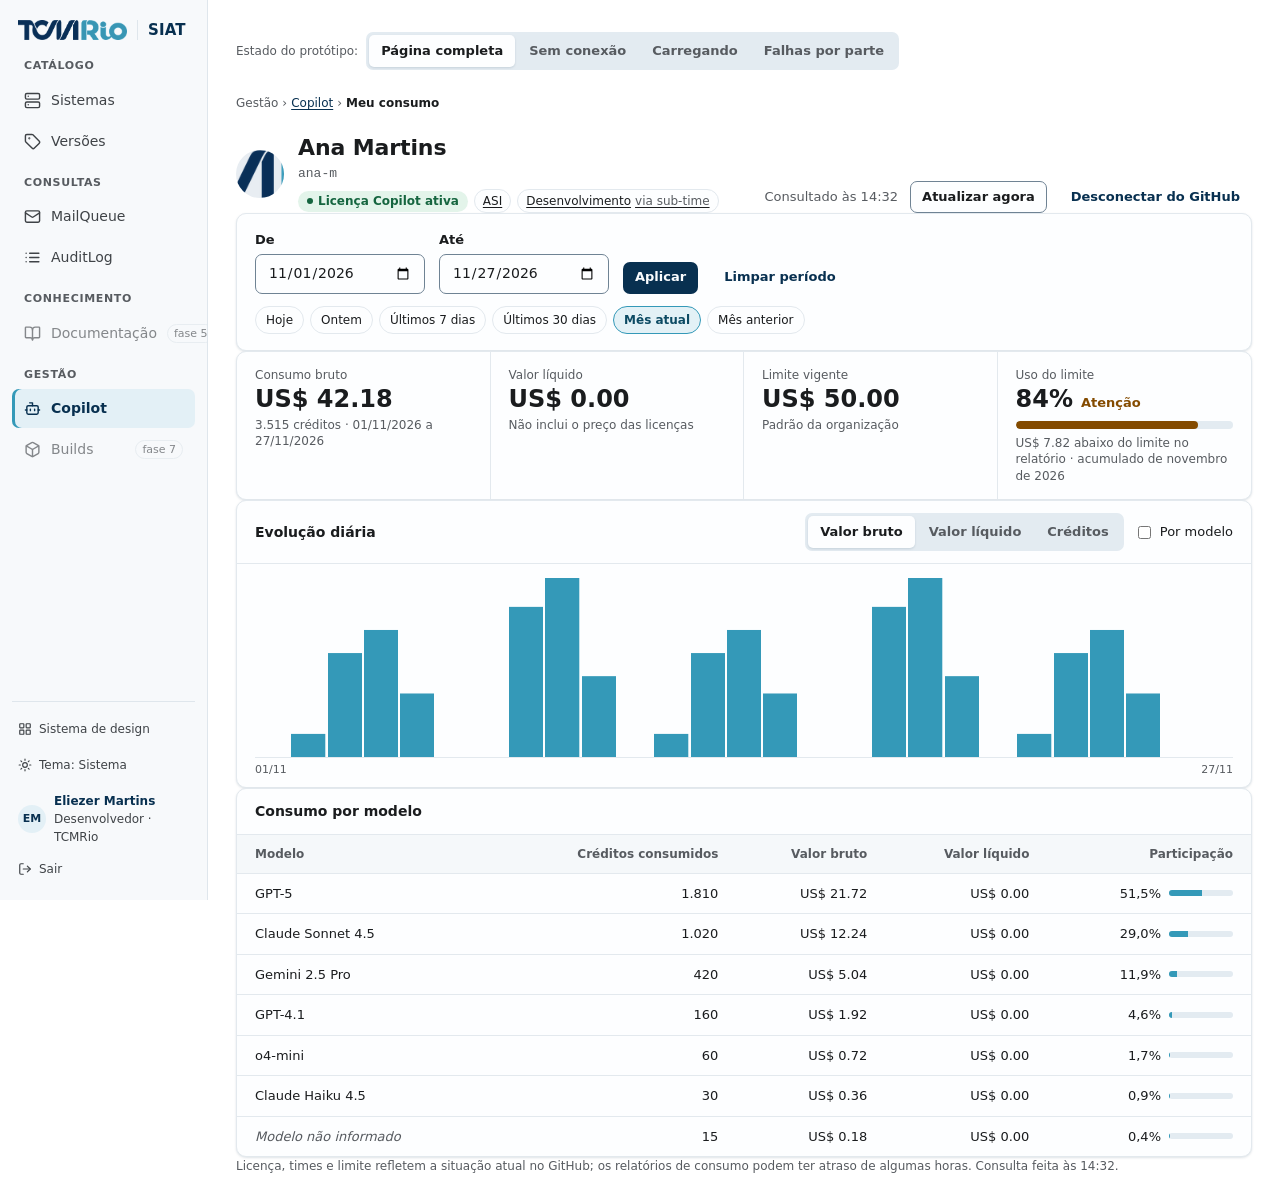
==== design/copilot.html @ 209bbbf7 "feat: Gestão › Copilot, meu consumo do Copilot (005) Página copilot/pessoas/{login} com o consumo de" ====
<!doctype html>
<html lang="pt-BR">
<head>
<meta charset="utf-8">
<meta name="viewport" content="width=device-width, initial-scale=1">
<title>Meu consumo · Copilot · SIAT</title>
<script>(function(){var t='system';try{t=localStorage.getItem('siat-tema')||t}catch(e){}document.documentElement.dataset.theme=t==='dark'||(t==='system'&&matchMedia('(prefers-color-scheme: dark)').matches)?'dark':'light'})()</script>
<link rel="stylesheet" href="siat.css">
<style>
  /* Contrato visual da Gestão › Copilot › Meu consumo (specs/005-copilot-meu-consumo, contracts/rotas-ui.md), a partir
     do user-detail.tsx e do usage-evolution.tsx do gestao-copilot. Os estilos abaixo vão iguais para o siat.css. */
  .trilha ol { display: flex; flex-wrap: wrap; gap: 4px; list-style: none; padding: 0; margin: 0 0 6px; font-size: 12px; color: var(--color-muted); }
  .trilha li + li::before { content: "›"; margin-right: 4px; }
  .trilha a { color: var(--color-brand); }
  .trilha [aria-current="page"] { color: var(--color-ink); font-weight: 600; }
  .avisos { display: flex; flex-direction: column; gap: 8px; }
  .nota { font-size: 12px; color: var(--color-muted); }

  /* Pessoa: foto, nome e etiquetas (licença e times). */
  .pessoa { display: flex; align-items: center; gap: 14px; }
  .pessoa-foto { width: 48px; height: 48px; border-radius: 50%; flex: none; background: var(--color-neutral-soft); object-fit: cover; }
  .pessoa-foto.sem-foto { display: grid; place-items: center; color: var(--color-muted); font-weight: 600; }
  .pessoa .login { font-family: var(--font-mono); font-size: 13px; color: var(--color-muted); }
  .etiquetas { display: flex; flex-wrap: wrap; align-items: center; gap: 6px; margin-top: 6px; }
  .etiquetas .time { display: inline-flex; align-items: center; gap: 4px; padding: 2px 8px; border: 1px solid var(--color-line); border-radius: 999px; font-size: 12px; color: var(--color-ink); background: var(--color-surface); }
  .etiquetas .time:hover { background: var(--color-soft); }
  .etiquetas .time .via { color: var(--color-muted); }

  /* Filtro de período: datas, atalhos, Aplicar e Limpar período. */
  .filtro-periodo .campo { flex: 0 1 170px; }
  .filtro-periodo .atalhos { display: flex; flex-wrap: wrap; gap: 6px; flex-basis: 100%; }
  .filtro-periodo .atalhos button { min-height: 28px; padding: 0 10px; border: 1px solid var(--color-line); border-radius: 999px; background: var(--color-surface); color: var(--color-ink); font-size: 12px; }
  .filtro-periodo .atalhos button:hover { background: var(--color-soft); }
  .filtro-periodo .atalhos button[aria-pressed="true"] { border-color: var(--color-accent); background: var(--color-accent-soft); color: var(--color-accent-ink); font-weight: 600; }
  .filtro-periodo .erro-periodo { flex-basis: 100%; margin: 0; font-size: 13px; color: var(--color-bad); }
  .filtro-periodo input[aria-invalid="true"] { border-color: var(--color-bad); }

  /* Resumo numérico: a faixa .resumo, com valor, detalhe e a barra de uso. */
  .resumo dd .detalhe { display: block; margin-top: 2px; font-size: 12px; font-weight: 400; color: var(--color-muted); line-height: 1.4; }
  .resumo dd.indisponivel { font-size: 15px; color: var(--color-muted); }

  /* Barra de uso: faixa em texto e barra; nunca só cor. */
  .barra-uso { display: flex; flex-direction: column; gap: 6px; font-size: 13px; font-weight: 400; }
  .barra-uso .linha { display: flex; align-items: baseline; gap: 8px; }
  .barra-uso .percentual { font-size: 24px; font-weight: 600; font-variant-numeric: tabular-nums; }
  .barra-uso .trilho { height: 8px; border-radius: 999px; background: var(--color-track); overflow: hidden; }
  .barra-uso .preenchido { height: 100%; border-radius: inherit; background: var(--color-ok); }
  .barra-uso[data-faixa="atencao"] .preenchido { background: var(--color-warn); }
  .barra-uso[data-faixa="atingido"] .preenchido { background: var(--color-bad); }
  .barra-uso[data-faixa="atencao"] .faixa { color: var(--color-warn); font-weight: 600; }
  .barra-uso[data-faixa="atingido"] .faixa, .barra-uso[data-faixa="limite-zero"] .faixa { color: var(--color-bad); font-weight: 600; }
  .barra-uso .faixa { color: var(--color-ok); }
  .barra-uso[data-faixa="indisponivel"] .faixa { color: var(--color-muted); }
  .barra-uso .nota { line-height: 1.4; }

  /* Evolução diária: colunas por dia em SVG; cada dia é um botão. */
  .evolucao > header { display: flex; flex-wrap: wrap; align-items: center; gap: 10px 14px; padding: 12px 18px; }
  .evolucao > header h2 { font-size: 14px; font-weight: 600; margin: 0; }
  .evolucao > header .empurra { margin-left: auto; display: flex; flex-wrap: wrap; align-items: center; gap: 10px; }
  .evolucao .grafico { padding: 14px 18px 8px; }
  .evolucao .colunas { display: flex; align-items: flex-end; gap: 2px; height: 180px; border-bottom: 1px solid var(--color-line); }
  .evolucao .dia { flex: 1 1 0; min-width: 4px; height: 100%; display: flex; align-items: flex-end; padding: 0; border: 0; border-radius: 3px 3px 0 0; background: none; cursor: pointer; }
  .evolucao .dia:hover, .evolucao .dia:focus-visible { background: var(--color-soft); }
  .evolucao .dia svg { display: block; width: 100%; height: 100%; }
  .evolucao .dia rect { fill: var(--color-accent); }
  .evolucao .eixo { display: flex; justify-content: space-between; padding-top: 4px; font-size: 11px; color: var(--color-muted); font-variant-numeric: tabular-nums; }
  .evolucao .legenda-modelos { display: flex; flex-wrap: wrap; gap: 6px 14px; padding: 8px 18px 12px; font-size: 12px; color: var(--color-muted); }
  .evolucao .legenda-modelos span { display: inline-flex; align-items: center; gap: 6px; }
  .evolucao .marca { width: 10px; height: 10px; border-radius: 2px; flex: none; }
  .serie-1 { fill: var(--color-accent); background: var(--color-accent); }
  .serie-2 { fill: var(--color-env-dsv); background: var(--color-env-dsv); }
  .serie-3 { fill: var(--color-env-hml); background: var(--color-env-hml); }
  .serie-4 { fill: var(--color-ok); background: var(--color-ok); }
  .serie-5 { fill: var(--color-env-prd); background: var(--color-env-prd); }
  .serie-outros { fill: var(--color-env-cont); background: var(--color-env-cont); }
  .alternar { display: inline-flex; align-items: center; gap: 6px; font-size: 13px; }

  /* Tabela de modelos. */
  .tabela-modelos td.num, .tabela-modelos th.num { text-align: right; }
  .tabela-modelos .sem-modelo { color: var(--color-muted); font-style: italic; }
  .participacao { display: inline-flex; align-items: center; gap: 8px; justify-content: flex-end; }
  .participacao .trilho { width: 64px; height: 6px; border-radius: 999px; background: var(--color-track); overflow: hidden; }
  .participacao .preenchido { height: 100%; background: var(--color-accent); }

  /* Explicação de conexão (sem conta conectada). */
  .conectar { max-width: 640px; padding: 28px; }
  .conectar h2 { font-size: 18px; margin: 0 0 8px; }
  .conectar p { color: var(--color-muted); margin: 0 0 16px; max-width: 60ch; }

  .demo { display: flex; flex-wrap: wrap; gap: 8px; align-items: center; font-size: 12px; color: var(--color-muted); padding: 8px 0; }
</style>
</head>
<body data-pagina="copilot">
<a class="pular" href="#conteudo">Ir para o conteúdo</a>
<div class="app">
  <main class="conteudo" id="conteudo" tabindex="-1">
    <div class="demo" role="group" aria-label="Estado do protótipo">
      Estado do protótipo:
      <span class="segmentado">
        <button type="button" data-estado="completa" aria-pressed="true">Página completa</button>
        <button type="button" data-estado="sem-conexao" aria-pressed="false">Sem conexão</button>
        <button type="button" data-estado="carregando" aria-pressed="false">Carregando</button>
        <button type="button" data-estado="falhas" aria-pressed="false">Falhas por parte</button>
      </span>
    </div>

    <nav class="trilha" aria-label="Trilha de navegação">
      <ol>
        <li>Gestão</li>
        <li><a href="copilot.html">Copilot</a></li>
        <li><span aria-current="page">Meu consumo</span></li>
      </ol>
    </nav>

    <!-- Sem conexão -->
    <section id="sem-conexao" hidden>
      <header class="cabecalho"><div><h1>Copilot</h1><p class="sub">Seu consumo de AI Credits do Copilot.</p></div></header>
      <div class="painel conectar">
        <h2>Conecte sua conta do GitHub</h2>
        <p>
          O SIAT precisa saber qual é a sua conta no GitHub para mostrar o seu consumo. A conexão pede só a
          identificação da conta e fica neste navegador por 30 dias.
        </p>
        <a class="botao" href="#">Conectar ao GitHub</a>
      </div>
    </section>

    <!-- Página completa -->
    <section id="completa">
      <header class="cabecalho">
        <div class="pessoa">
          <img class="pessoa-foto" src="img/tcmrio-sigla.png" alt="">
          <div>
            <h1>Ana Martins</h1>
            <span class="login">ana-m</span>
            <div class="etiquetas">
              <span class="pilula ok">Licença Copilot ativa</span>
              <a class="time" href="#" target="_blank" rel="noopener noreferrer">ASI<span class="so-leitor"> (abre em nova aba)</span></a>
              <a class="time" href="#" target="_blank" rel="noopener noreferrer">Desenvolvimento <span class="via">via sub-time</span><span class="so-leitor"> (abre em nova aba)</span></a>
            </div>
          </div>
        </div>
        <div class="cabecalho-acoes">
          <span class="status" role="status">Consultado às 14:32</span>
          <button type="button" class="botao secundario pequeno">Atualizar agora</button>
          <a class="botao discreto pequeno" href="#">Desconectar do GitHub</a>
        </div>
      </header>

      <form class="painel filtros filtro-periodo" aria-label="Período">
        <label class="campo">De <input type="date" min="2024-12-01" max="2026-11-27" value="2026-11-01" aria-describedby="erro-periodo"></label>
        <label class="campo">Até <input type="date" min="2024-12-01" max="2026-11-27" value="2026-11-27" aria-describedby="erro-periodo"></label>
        <button type="submit" class="botao pequeno">Aplicar</button>
        <button type="button" class="botao discreto pequeno">Limpar período</button>
        <div class="atalhos" role="group" aria-label="Atalhos de período">
          <button type="button" aria-pressed="false">Hoje</button>
          <button type="button" aria-pressed="false">Ontem</button>
          <button type="button" aria-pressed="false">Últimos 7 dias</button>
          <button type="button" aria-pressed="false">Últimos 30 dias</button>
          <button type="button" aria-pressed="true">Mês atual</button>
          <button type="button" aria-pressed="false">Mês anterior</button>
        </div>
      </form>

      <div class="avisos" id="avisos"></div>

      <div id="carregando" class="painel" hidden>
        <div class="progresso" aria-hidden="true"></div>
        <div class="barra" aria-live="polite">
          <span class="status" role="status">Lendo 12 de 27 dias</span>
          <span class="status num">3,4 s</span>
          <span class="empurra"><button type="button" class="botao secundario pequeno">Cancelar</button></span>
        </div>
      </div>

      <dl class="resumo" id="resumo">
        <div><dt>Consumo bruto</dt><dd class="num">US$ 42.18<span class="detalhe">3.515 créditos · 01/11/2026 a 27/11/2026</span></dd></div>
        <div><dt>Valor líquido</dt><dd class="num">US$ 0.00<span class="detalhe">Não inclui o preço das licenças</span></dd></div>
        <div><dt>Limite vigente</dt><dd class="num">US$ 50.00<span class="detalhe">Padrão da organização</span></dd></div>
        <div>
          <dt>Uso do limite</dt>
          <dd>
            <div class="barra-uso" data-faixa="atencao">
              <div class="linha"><span class="percentual">84%</span><span class="faixa">Atenção</span></div>
              <div class="trilho" aria-hidden="true"><div class="preenchido" style="width:84%"></div></div>
              <span class="nota">US$ 7.82 abaixo do limite no relatório · acumulado de novembro de 2026</span>
            </div>
          </dd>
        </div>
      </dl>

      <section class="painel evolucao" aria-labelledby="titulo-evolucao">
        <header>
          <h2 id="titulo-evolucao">Evolução diária</h2>
          <span class="empurra">
            <span class="segmentado" role="group" aria-label="Métrica">
              <button type="button" aria-pressed="true">Valor bruto</button>
              <button type="button" aria-pressed="false">Valor líquido</button>
              <button type="button" aria-pressed="false">Créditos</button>
            </span>
            <label class="alternar"><input type="checkbox" id="por-modelo"> Por modelo</label>
          </span>
        </header>
        <div class="grafico">
          <div class="colunas" id="colunas"></div>
          <div class="eixo"><span>01/11</span><span>27/11</span></div>
        </div>
        <div class="legenda-modelos" id="legenda" hidden></div>
      </section>

      <section class="painel" aria-labelledby="titulo-modelos">
        <div class="barra"><h2 id="titulo-modelos" style="font-size:14px;margin:0">Consumo por modelo</h2></div>
        <div class="tabela-rolagem">
          <table class="tabela tabela-modelos" aria-labelledby="titulo-modelos">
            <thead>
              <tr><th scope="col">Modelo</th><th scope="col" class="num">Créditos consumidos</th><th scope="col" class="num">Valor bruto</th><th scope="col" class="num">Valor líquido</th><th scope="col" class="num">Participação</th></tr>
            </thead>
            <tbody id="modelos"></tbody>
          </table>
        </div>
      </section>

      <p class="nota">
        Licença, times e limite refletem a situação atual no GitHub; os relatórios de consumo podem ter atraso de
        algumas horas. Consulta feita às 14:32.
      </p>
    </section>
  </main>
</div>

<script src="siat.js"></script>
<script>
  // Dados fictícios.
  const MODELOS = [
    { nome: 'GPT-5', creditos: 1810, bruto: 21.72, liquido: 0 },
    { nome: 'Claude Sonnet 4.5', creditos: 1020, bruto: 12.24, liquido: 0 },
    { nome: 'Gemini 2.5 Pro', creditos: 420, bruto: 5.04, liquido: 0 },
    { nome: 'GPT-4.1', creditos: 160, bruto: 1.92, liquido: 0 },
    { nome: 'o4-mini', creditos: 60, bruto: 0.72, liquido: 0 },
    { nome: 'Claude Haiku 4.5', creditos: 30, bruto: 0.36, liquido: 0 },
    { nome: null, creditos: 15, bruto: 0.18, liquido: 0 },
  ];
  const usd = v => 'US$ ' + v.toLocaleString('en-US', { minimumFractionDigits: 2, maximumFractionDigits: 2 });
  const total = MODELOS.reduce((s, m) => s + m.bruto, 0);
  document.getElementById('modelos').innerHTML = MODELOS.map(m => {
    const p = total ? m.bruto / total * 100 : 0;
    return `<tr><td${m.nome ? '' : ' class="sem-modelo"'}>${m.nome ?? 'Modelo não informado'}</td>
      <td class="num">${m.creditos.toLocaleString('pt-BR')}</td><td class="num">${usd(m.bruto)}</td><td class="num">${usd(m.liquido)}</td>
      <td class="num"><span class="participacao">${p.toFixed(1).replace('.', ',')}%<span class="trilho" aria-hidden="true"><span class="preenchido" style="display:block;width:${p}%"></span></span></span></td></tr>`;
  }).join('');

  const dias = Array.from({ length: 27 }, (_, i) => ({ dia: i + 1, valor: [0, 0.4, 1.8, 2.2, 1.1, 0, 0, 2.6, 3.1, 1.4][i % 10] }));
  const maximo = Math.max(...dias.map(d => d.valor));
  function desenhar(porModelo) {
    document.getElementById('colunas').innerHTML = dias.map(d => {
      const data = `${String(d.dia).padStart(2, '0')}/11/2026`;
      const altura = maximo ? d.valor / maximo * 100 : 0;
      const rotulo = d.valor ? `${data}, valor bruto ${usd(d.valor)}. Filtrar este dia.` : `${data}, valor bruto sem consumo. Filtrar este dia.`;
      const barras = porModelo
        ? [0.45, 0.25, 0.12, 0.08, 0.06, 0.04].reduce((acc, f, i) => { const h = altura * f; acc.svg += `<rect class="${i === 5 ? 'serie-outros' : 'serie-' + (i + 1)}" x="0" y="${100 - acc.y - h}" width="100" height="${h}"/>`; acc.y += h; return acc; }, { svg: '', y: 0 }).svg
        : `<rect x="0" y="${100 - altura}" width="100" height="${altura}"/>`;
      return `<button type="button" class="dia" aria-label="${rotulo}"><svg viewBox="0 0 100 100" preserveAspectRatio="none" aria-hidden="true">${barras}</svg></button>`;
    }).join('');
    const legenda = document.getElementById('legenda');
    legenda.hidden = !porModelo;
    legenda.innerHTML = ['GPT-5', 'Claude Sonnet 4.5', 'Gemini 2.5 Pro', 'GPT-4.1', 'o4-mini', 'Outros']
      .map((n, i) => `<span><span class="marca ${i === 5 ? 'serie-outros' : 'serie-' + (i + 1)}"></span>${n}</span>`).join('');
  }
  desenhar(false);
  document.getElementById('por-modelo').addEventListener('change', e => desenhar(e.target.checked));

  // Estados do protótipo.
  const avisos = document.getElementById('avisos');
  document.querySelectorAll('[data-estado]').forEach(b => b.addEventListener('click', () => {
    document.querySelectorAll('[data-estado]').forEach(x => x.setAttribute('aria-pressed', String(x === b)));
    const estado = b.dataset.estado;
    document.getElementById('sem-conexao').hidden = estado !== 'sem-conexao';
    document.getElementById('completa').hidden = estado === 'sem-conexao';
    document.getElementById('carregando').hidden = estado !== 'carregando';
    avisos.innerHTML = estado === 'falhas'
      ? `<div class="aviso" role="status"><div><strong>Times indisponíveis</strong> O GitHub não respondeu. Tente de novo.</div></div>
         <div class="aviso" role="status"><div>Perfil do GitHub indisponível.</div></div>`
      : '';
    const resumo = document.getElementById('resumo');
    resumo.querySelector('div:last-child dd').outerHTML = estado === 'falhas'
      ? '<dd class="indisponivel">Indisponível<span class="detalhe">O GitHub não respondeu. Tente de novo.</span></dd>'
      : resumo.querySelector('div:last-child dd').outerHTML;
  }));
</script>
</body>
</html>
---- design/siat.css ----
/* SIAT: sistema de design.
   Tokens herdados do gestao-copilot (mesmos nomes), mais os tokens de ambiente.
   No Blazor, este arquivo vira o tema do Blazor Blueprint. */

:root {
  --font-sans: "Segoe UI", -apple-system, BlinkMacSystemFont, system-ui, sans-serif;
  --font-mono: "Cascadia Mono", ui-monospace, Consolas, monospace;

  --color-brand: oklch(30.1% 0.072 247.8);
  --color-action: oklch(30.1% 0.072 247.8);
  --color-on-action: oklch(99% 0.004 248);
  --color-accent: oklch(63.8% 0.101 222.4);
  --color-accent-soft: oklch(94.9% 0.016 221.1);
  --color-accent-ink: oklch(38.5% 0.072 230.9);
  --color-ink: oklch(22.5% 0.005 250);
  --color-muted: oklch(47% 0.01 250);
  --color-line: oklch(93.1% 0.009 242.8);
  --color-field: oklch(60% 0.035 244);
  --color-soft: oklch(97.7% 0.004 236.5);
  --color-canvas: oklch(100% 0 0);
  --color-surface: oklch(99.6% 0.002 248);
  --color-sidebar: oklch(98.1% 0.003 247.9);
  --color-sidebar-ink: oklch(38% 0.008 250);
  --color-sidebar-strong: oklch(30.1% 0.072 247.8);
  --color-sidebar-line: oklch(92.1% 0.011 243.7);
  --color-sidebar-active: oklch(94.7% 0.016 227);
  --color-track: oklch(93.5% 0.012 240);
  --color-warn: oklch(47% 0.11 65);
  --color-warn-soft: oklch(96.5% 0.035 84);
  --color-warn-line: oklch(82% 0.1 80);
  --color-bad: oklch(47.3% 0.156 25.4);
  --color-bad-soft: oklch(95.2% 0.022 17.6);
  --color-bad-line: oklch(83% 0.07 20);
  --color-ok: oklch(45% 0.097 157.6);
  --color-ok-soft: oklch(95.2% 0.022 160.2);
  --color-neutral-soft: oklch(94.4% 0.009 247);

  /* Ambientes: tinta (texto), fundo suave, borda e, para PRD, fundo sólido. */
  --color-env-dsv: oklch(45% 0.13 265);
  --color-env-dsv-soft: oklch(95.5% 0.022 265);
  --color-env-dsv-line: oklch(80% 0.07 265);
  --color-env-hml: oklch(46% 0.105 68);
  --color-env-hml-soft: oklch(96.5% 0.04 86);
  --color-env-hml-line: oklch(80% 0.11 80);
  --color-env-prd: oklch(46% 0.16 27);
  --color-env-prd-soft: oklch(95.5% 0.025 20);
  --color-env-prd-line: oklch(80% 0.08 22);
  --color-env-prd-solid: oklch(44% 0.155 27);
  --color-env-cont: oklch(44% 0.015 250);
  --color-env-cont-soft: oklch(95% 0.005 250);
  --color-env-cont-line: oklch(80% 0.012 250);

  /* Bloco de código escuro (stack trace), igual nos dois temas. */
  --color-code-bg: oklch(25% 0.012 250);
  --color-code-line: oklch(38% 0.015 250);
  --color-code-ink: oklch(84% 0.012 250);

  --radius-card: 10px;
  --radius-control: 7px;
  --shadow-card: 0 1px 2px oklch(30% 0.07 248 / 0.06), 0 1px 3px oklch(30% 0.07 248 / 0.08);

  --menu-largura: 208px;
}

:root[data-theme="dark"] {
  color-scheme: dark;
  --color-brand: oklch(83.1% 0.06 227.3);
  --color-action: oklch(73.7% 0.095 223.5);
  --color-on-action: oklch(23.2% 0.043 237.7);
  --color-accent-soft: oklch(34.2% 0.054 233.3);
  --color-accent-ink: oklch(83.1% 0.06 227.3);
  --color-ink: oklch(93.5% 0.004 250);
  --color-muted: oklch(74% 0.008 250);
  --color-line: oklch(30.7% 0.036 249.1);
  --color-field: oklch(58% 0.04 244);
  --color-soft: oklch(24.6% 0.033 249.3);
  --color-canvas: oklch(18.7% 0.023 249.1);
  --color-surface: oklch(22.1% 0.028 247);
  --color-sidebar: oklch(21.7% 0.029 249.3);
  --color-sidebar-ink: oklch(77% 0.008 250);
  --color-sidebar-strong: oklch(95.4% 0.011 234.8);
  --color-sidebar-line: oklch(30.6% 0.032 247.2);
  --color-sidebar-active: oklch(29.6% 0.042 235.9);
  --color-track: oklch(34% 0.045 246);
  --color-warn: oklch(84.4% 0.12 83.7);
  --color-warn-soft: oklch(29.7% 0.05 80.3);
  --color-warn-line: oklch(48% 0.08 80);
  --color-bad: oklch(79% 0.105 19.7);
  --color-bad-soft: oklch(27.5% 0.06 22.1);
  --color-bad-line: oklch(46% 0.1 22);
  --color-ok: oklch(79.6% 0.103 159.4);
  --color-ok-soft: oklch(29.3% 0.044 163.9);
  --color-neutral-soft: oklch(32% 0.03 247);

  --color-env-dsv: oklch(82% 0.08 265);
  --color-env-dsv-soft: oklch(30% 0.06 265);
  --color-env-dsv-line: oklch(48% 0.09 265);
  --color-env-hml: oklch(84% 0.12 84);
  --color-env-hml-soft: oklch(30% 0.05 80);
  --color-env-hml-line: oklch(50% 0.09 80);
  --color-env-prd: oklch(80% 0.1 22);
  --color-env-prd-soft: oklch(28% 0.065 24);
  --color-env-prd-line: oklch(48% 0.11 24);
  --color-env-prd-solid: oklch(46% 0.16 27);
  --color-env-cont: oklch(80% 0.012 250);
  --color-env-cont-soft: oklch(31% 0.012 250);
  --color-env-cont-line: oklch(48% 0.015 250);

  --color-code-bg: oklch(18% 0.02 248);
  --shadow-card: 0 1px 2px oklch(0% 0 0 / 0.3);
}

/* Cada ambiente expõe o mesmo trio de variáveis para os componentes. */
[data-amb="dsv"] { --amb: var(--color-env-dsv); --amb-soft: var(--color-env-dsv-soft); --amb-line: var(--color-env-dsv-line); }
[data-amb="hml"] { --amb: var(--color-env-hml); --amb-soft: var(--color-env-hml-soft); --amb-line: var(--color-env-hml-line); }
[data-amb="prd"] { --amb: var(--color-env-prd); --amb-soft: var(--color-env-prd-soft); --amb-line: var(--color-env-prd-line); }
[data-amb="cont"] { --amb: var(--color-env-cont); --amb-soft: var(--color-env-cont-soft); --amb-line: var(--color-env-cont-line); }

/* ---------- Base ---------- */

*, *::before, *::after { box-sizing: border-box; }

html { color-scheme: light; background: var(--color-canvas); }

body {
  margin: 0;
  background: var(--color-canvas);
  color: var(--color-ink);
  font-family: var(--font-sans);
  font-size: 14px;
  line-height: 1.5;
}

h1, h2, h3, p, dl, dd, ul { margin: 0; }
ul { padding: 0; list-style: none; }
button, input, select { font: inherit; color: inherit; }
button:not(:disabled), summary, select { cursor: pointer; }
a { color: var(--color-brand); text-underline-offset: 2px; }
[hidden] { display: none !important; }

:focus-visible { outline: 3px solid var(--color-action); outline-offset: 2px; }

.so-leitor {
  position: absolute; width: 1px; height: 1px; overflow: hidden;
  clip-path: inset(50%); white-space: nowrap;
}

.pular {
  position: fixed; left: 12px; top: -60px; z-index: 50;
  padding: 8px 12px; border-radius: var(--radius-control);
  background: var(--color-surface); color: var(--color-ink);
}
.pular:focus { top: 12px; }

.mono { font-family: var(--font-mono); font-size: 0.93em; }
.suave { color: var(--color-muted); }
.num { font-variant-numeric: tabular-nums; }

/* ---------- Estrutura: menu lateral + conteúdo ---------- */

.app { min-height: 100dvh; display: flex; }

.menu {
  position: sticky; top: 0; height: 100dvh; flex: none;
  width: var(--menu-largura);
  display: flex; flex-direction: column; gap: 18px;
  padding: 20px 12px 16px;
  background: var(--color-sidebar); color: var(--color-sidebar-ink);
  border-right: 1px solid var(--color-sidebar-line);
  overflow-y: auto;
}

.marca {
  display: flex; align-items: center; gap: 10px; padding: 0 6px;
  color: var(--color-sidebar-strong); font-weight: 700; font-size: 15px;
  text-decoration: none; letter-spacing: 0.01em;
}
.marca img { display: block; height: 20px; width: auto; }
.marca .logo-escuro, :root[data-theme="dark"] .marca .logo-claro { display: none; }
:root[data-theme="dark"] .marca .logo-escuro { display: block; }
.marca > span { padding-left: 10px; border-left: 1px solid var(--color-sidebar-line); line-height: 20px; }

.menu-nav { display: flex; flex-direction: column; gap: 14px; }
.menu-grupo { display: flex; flex-direction: column; gap: 2px; }
.menu-titulo {
  padding: 0 12px 4px; font-size: 11px; font-weight: 600;
  letter-spacing: 0.06em; text-transform: uppercase;
  color: var(--color-muted);
}
.menu-item {
  display: flex; align-items: center; gap: 10px;
  padding: 9px 12px; border-radius: var(--radius-control);
  color: var(--color-sidebar-ink); font-size: 14px; text-decoration: none; white-space: nowrap;
  transition: background-color 150ms, color 150ms;
}
.menu-item svg { flex: none; }
a.menu-item:hover { background: oklch(from var(--color-sidebar-strong) l c h / 0.06); color: var(--color-sidebar-strong); }
.menu-item:focus-visible { outline-offset: -3px; }
.menu-item[aria-current="page"] {
  background: var(--color-sidebar-active); color: var(--color-sidebar-strong); font-weight: 600;
  box-shadow: inset 3px 0 0 var(--color-accent);
}
.menu-item[aria-disabled="true"] { opacity: 0.62; cursor: default; }
.menu-fase {
  margin-left: auto; padding: 0 6px; border-radius: 999px;
  border: 1px solid var(--color-sidebar-line); font-size: 11px; line-height: 17px;
}

.menu-rodape {
  margin-top: auto; display: flex; flex-direction: column; gap: 6px;
  padding: 12px 6px 0; border-top: 1px solid var(--color-sidebar-line);
  font-size: 12px;
}
.menu-rodape a, .menu-rodape button {
  display: flex; align-items: center; gap: 7px; min-height: 30px;
  padding: 4px 6px; margin: 0 -6px; border: 0; border-radius: var(--radius-control);
  background: none; color: var(--color-sidebar-ink); text-decoration: none; text-align: left;
  transition: background-color 150ms, color 150ms;
}
.menu-rodape a:hover, .menu-rodape button:hover { background: oklch(from var(--color-sidebar-strong) l c h / 0.06); color: var(--color-sidebar-strong); }
.conta { display: flex; align-items: center; gap: 8px; padding: 6px 0 2px; color: var(--color-sidebar-strong); }
.conta strong { display: block; overflow: hidden; text-overflow: ellipsis; white-space: nowrap; }
.conta span span { color: var(--color-sidebar-ink); }
.conta > span { min-width: 0; }
.avatar {
  flex: none; width: 28px; height: 28px; border-radius: 50%;
  display: grid; place-items: center;
  background: var(--color-sidebar-active); font-size: 11px; font-weight: 600;
}

.conteudo {
  flex: 1; min-width: 0; max-width: 1480px; margin: 0 auto;
  display: flex; flex-direction: column; gap: 16px;
  padding: 24px 28px 28px; outline: none;
}

.rodape {
  margin-top: 16px; padding-top: 14px; border-top: 1px solid var(--color-line);
  display: flex; flex-wrap: wrap; gap: 4px 16px;
  font-size: 12px; color: var(--color-muted);
}

@media (max-width: 767px) {
  .app { flex-direction: column; }
  .menu {
    position: static; width: auto; height: auto; gap: 8px;
    padding: 12px 16px 8px; overflow: visible;
    border-right: 0; border-bottom: 1px solid var(--color-sidebar-line);
  }
  .menu-nav { flex-direction: row; gap: 2px; overflow-x: auto; margin: 0 -8px; padding: 0 8px; }
  .menu-grupo { flex-direction: row; }
  .menu-titulo, .menu-fase, .conta, .menu-rodape .so-desktop { display: none; }
  .menu-item[aria-current="page"] { box-shadow: inset 0 -3px 0 var(--color-accent); }
  .menu-rodape { flex-direction: row; margin: 0; padding: 0; border: 0; position: absolute; right: 16px; top: 10px; }
  .menu-rodape a, .menu-rodape button { margin: 0; }
  .conteudo { padding: 16px; }
}

/* ---------- Cabeçalho de página ---------- */

.cabecalho { display: flex; flex-wrap: wrap; align-items: flex-end; justify-content: space-between; gap: 12px 24px; }
.cabecalho h1 { font-size: 22px; line-height: 1.25; font-weight: 600; color: var(--color-ink); letter-spacing: -0.005em; }
.cabecalho h1:focus { outline: none; }
.cabecalho .sub { margin-top: 2px; color: var(--color-muted); font-size: 13px; max-width: 72ch; }
.cabecalho-acoes { display: flex; flex-wrap: wrap; align-items: center; gap: 8px 12px; }

/* ---------- Faixa de contexto do ambiente (direção C) ---------- */

.contexto {
  position: sticky; top: 0; z-index: 5;
  display: flex; flex-wrap: wrap; align-items: center; gap: 6px 10px;
  margin: -24px -28px 0; padding: 7px 28px;
  background: var(--amb-soft); color: var(--color-ink);
  border-bottom: 1px solid var(--amb-line);
  font-size: 13px;
}
.contexto strong { font-weight: 600; }
.contexto .contexto-aviso { margin-left: auto; color: var(--amb); font-weight: 600; }
.contexto[data-amb="prd"] {
  background: var(--color-env-prd-solid); color: oklch(98.5% 0.01 20);
  border-bottom-color: transparent;
}
.contexto[data-amb="prd"] .contexto-aviso { color: inherit; }
.contexto[data-amb="prd"] .amb { background: oklch(100% 0 0 / 0.16); border-color: oklch(100% 0 0 / 0.5); color: inherit; }
@media (max-width: 767px) { .contexto { margin: -16px -16px 0; padding: 7px 16px; } .contexto .contexto-aviso { margin-left: 0; } }

/* ---------- Etiqueta de ambiente e pílulas de estado ---------- */

/* Ambiente: sigla em caixa reta com borda. Estado: pílula arredondada preenchida. */
.amb {
  display: inline-block; padding: 0 6px; border-radius: 4px;
  border: 1px solid var(--amb-line); background: var(--amb-soft); color: var(--amb);
  font-size: 11px; font-weight: 700; line-height: 18px; letter-spacing: 0.05em;
}

.pilula {
  display: inline-flex; align-items: center; gap: 5px;
  padding: 0 9px; border-radius: 999px;
  background: var(--color-neutral-soft); color: var(--color-ink);
  font-size: 12px; font-weight: 600; line-height: 21px; white-space: nowrap;
}
.pilula::before { content: ""; width: 6px; height: 6px; border-radius: 50%; background: currentColor; }
.pilula.ok { background: var(--color-ok-soft); color: var(--color-ok); }
.pilula.alerta { background: var(--color-warn-soft); color: var(--color-warn); }
.pilula.erro { background: var(--color-bad-soft); color: var(--color-bad); }
.pilula.info { background: var(--color-accent-soft); color: var(--color-accent-ink); }
.pilula.sem-ponto::before { content: none; }

/* ---------- Botões ---------- */

.botao {
  display: inline-flex; align-items: center; justify-content: center; gap: 7px;
  min-height: 40px; padding: 0 16px;
  border: 1px solid transparent; border-radius: var(--radius-control);
  background: var(--color-action); color: var(--color-on-action);
  font-weight: 600; white-space: nowrap; text-decoration: none;
  transition: background-color 150ms, border-color 150ms, opacity 150ms;
}
.botao:hover { background: oklch(from var(--color-action) calc(l + 0.06) c h); }
.botao:active { background: oklch(from var(--color-action) calc(l - 0.03) c h); }
.botao.secundario { background: var(--color-surface); border-color: var(--color-field); color: var(--color-ink); }
.botao.secundario:hover { background: var(--color-soft); }
.botao.discreto { background: none; color: var(--color-brand); padding: 0 10px; }
.botao.discreto:hover { background: var(--color-soft); }
.botao.pequeno { min-height: 32px; padding: 0 11px; font-size: 13px; }
.botao:disabled { opacity: 0.5; cursor: not-allowed; }

.copiar {
  display: inline-grid; place-items: center; width: 20px; height: 20px; flex: none; padding: 0;
  border: 0; border-radius: 5px; background: none; color: var(--color-muted);
  vertical-align: -4px; transition: background-color 150ms, color 150ms;
}
.copiar:hover { background: var(--color-soft); color: var(--color-ink); }
.copiar.copiado { color: var(--color-ok); }

/* Controle segmentado (filtros exclusivos) */
.segmentado { display: inline-flex; padding: 3px; gap: 2px; border-radius: var(--radius-control); background: var(--color-track); }
.segmentado button {
  min-height: 32px; padding: 0 12px; border: 0; border-radius: 5px;
  background: none; color: var(--color-muted); font-size: 13px; font-weight: 600;
  transition: background-color 150ms, color 150ms;
}
.segmentado button:hover { color: var(--color-ink); }
.segmentado button[aria-pressed="true"] { background: var(--color-surface); color: var(--color-ink); box-shadow: var(--shadow-card); }
.segmentado .num { font-weight: 400; margin-left: 4px; }

/* ---------- Campos ---------- */

.campo { display: flex; flex-direction: column; gap: 4px; font-size: 13px; font-weight: 600; color: var(--color-ink); }
.campo .dica { font-weight: 400; color: var(--color-muted); font-size: 12px; }
.entrada, .campo select, .campo input {
  min-height: 40px; width: 100%; padding: 0 12px;
  border: 1px solid var(--color-field); border-radius: var(--radius-control);
  background: var(--color-surface); color: var(--color-ink); font-weight: 400; font-size: 14px;
}
.entrada::placeholder, .campo input::placeholder { color: var(--color-muted); }
.entrada:focus-visible, .campo select:focus-visible, .campo input:focus-visible { outline-offset: 0; }

.busca { position: relative; flex: 1 1 280px; max-width: 520px; }
.busca svg { position: absolute; left: 12px; top: 50%; translate: 0 -50%; color: var(--color-muted); pointer-events: none; }
.busca .entrada { padding-left: 36px; padding-right: 36px; }
.busca kbd {
  position: absolute; right: 10px; top: 50%; translate: 0 -50%;
  padding: 0 6px; border: 1px solid var(--color-line); border-radius: 4px;
  background: var(--color-soft); color: var(--color-muted); font: 12px/18px var(--font-mono); pointer-events: none;
}
.busca .entrada:focus ~ kbd, .busca .entrada:not(:placeholder-shown) ~ kbd { display: none; }

/* Seletor de servidor: etiqueta do ambiente + lista fechada, num só controle. */
.seletor-servidor {
  display: flex; align-items: center; min-height: 40px;
  border: 1px solid var(--amb-line, var(--color-field)); border-radius: var(--radius-control);
  background: var(--color-surface);
}
.seletor-servidor .amb { margin-left: 9px; flex: none; }
.seletor-servidor select {
  min-height: 38px; border: 0; background: none; padding: 0 10px 0 8px;
  font-family: var(--font-mono); font-size: 13px; min-width: 150px;
}
.seletor-servidor:focus-within { outline: 3px solid var(--color-action); outline-offset: 0; }
.seletor-servidor select:focus-visible { outline: none; }

.filtros {
  display: flex; flex-wrap: wrap; align-items: flex-end; gap: 12px 14px;
  padding: 16px 18px;
}
.filtros .campo { flex: 0 1 190px; }
.filtros .campo.largo { flex: 1 1 280px; }
.filtros .campo.curto { flex: 0 0 92px; }

/* ---------- Superfícies ---------- */

.painel {
  background: var(--color-surface); border: 1px solid var(--color-line);
  border-radius: var(--radius-card); box-shadow: var(--shadow-card);
}
.painel > * + * { border-top: 1px solid var(--color-line); }
.painel.filtros > * { border-top: 0; }
.barra {
  display: flex; flex-wrap: wrap; align-items: center; gap: 10px 14px;
  padding: 12px 18px;
}
.barra .contador { color: var(--color-muted); font-size: 13px; font-variant-numeric: tabular-nums; }
.barra .empurra { margin-left: auto; }

/* Faixa de resumo: uma superfície dividida, não quatro cartões. */
.resumo {
  display: grid; grid-template-columns: repeat(auto-fit, minmax(150px, 1fr));
  background: var(--color-surface); border: 1px solid var(--color-line);
  border-radius: var(--radius-card); box-shadow: var(--shadow-card); overflow: hidden;
}
.resumo > div { padding: 14px 18px; box-shadow: -1px 0 0 var(--color-line), 0 -1px 0 var(--color-line); }
.resumo dt { font-size: 12px; color: var(--color-muted); display: flex; align-items: center; gap: 6px; }
.resumo dd { font-size: 24px; font-weight: 600; line-height: 1.3; font-variant-numeric: tabular-nums; }
.resumo .marcador { width: 8px; height: 8px; border-radius: 50%; }

.status { font-size: 13px; color: var(--color-muted); font-variant-numeric: tabular-nums; }
.status.alerta { color: var(--color-warn); }
.status.falha { color: var(--color-bad); }

.aviso {
  display: flex; gap: 10px; align-items: flex-start;
  padding: 10px 14px; border-radius: var(--radius-control);
  border: 1px solid var(--color-warn-line); background: var(--color-warn-soft); color: var(--color-ink);
  font-size: 13px;
}
.aviso.erro { border-color: var(--color-bad-line); background: var(--color-bad-soft); }
.aviso.info { border-color: var(--color-line); background: var(--color-accent-soft); }
.aviso strong { display: block; }

/* ---------- Tabelas ---------- */

.tabela-rolagem { overflow-x: auto; }
.tabela { width: 100%; border-collapse: separate; border-spacing: 0; font-size: 13px; }
.tabela th, .tabela td { padding: 10px 14px; text-align: left; vertical-align: top; border-bottom: 1px solid var(--color-line); }
.tabela tbody tr:last-child td { border-bottom: 0; }
.tabela thead th {
  position: sticky; top: 0; z-index: 1;
  background: var(--color-soft); color: var(--color-muted);
  font-size: 12px; font-weight: 600; white-space: nowrap;
}
.tabela th:first-child, .tabela td:first-child { padding-left: 18px; }
.tabela th:last-child, .tabela td:last-child { padding-right: 18px; }
.tabela tbody tr:hover td { background: oklch(from var(--color-soft) l c h / 0.6); }
.tabela .nome { font-weight: 600; color: var(--color-ink); }
.tabela th[data-amb] { border-bottom-color: var(--amb-line); }
.tabela .centro { text-align: center; }
.tabela .divisa { border-left: 1px solid var(--color-line); }
.vazio-cel { color: var(--color-field); }

/* Instâncias de um ambiente dentro da célula (tela Sistemas) */
.instancia + .instancia { margin-top: 8px; padding-top: 8px; border-top: 1px dashed var(--color-line); }
.instancia dl { display: grid; grid-template-columns: auto minmax(0, 1fr); gap: 1px 8px; align-items: baseline; }
.instancia dt { font-size: 11px; color: var(--color-muted); }
.instancia dd { min-width: 0; overflow-wrap: anywhere; }
.instancia dd:has(.copiar) { display: flex; align-items: flex-start; gap: 4px; }
.instancia dd .copiar { margin-top: -1px; }

/* Célula de versão (tela Versões) */
.versao { font-family: var(--font-mono); font-size: 13px; font-variant-numeric: tabular-nums; }
.versao.diverge {
  display: inline-block; padding: 0 8px; border-radius: 999px; line-height: 21px;
  background: var(--color-warn-soft); color: var(--color-warn); font-weight: 600;
}
.linha-expansivel { cursor: pointer; }
.linha-detalhe td { background: var(--color-soft); padding-top: 12px; padding-bottom: 14px; }
.linha-detalhe:hover td { background: var(--color-soft) !important; }
.caminhos { display: grid; grid-template-columns: auto auto minmax(0, 1fr); gap: 5px 12px; align-items: baseline; font-size: 12px; }
.caminhos .erro-msg { color: var(--color-bad); grid-column: 3; }

.expansor { display: inline-grid; place-items: center; width: 22px; height: 22px; border: 0; border-radius: 5px; background: none; color: var(--color-muted); vertical-align: -5px; margin-right: 4px; }
.expansor svg { transition: rotate 150ms cubic-bezier(0.25, 1, 0.5, 1); }
[aria-expanded="true"] > svg, [aria-expanded="true"] .seta { rotate: 90deg; }

/* ---------- Lista expansível de resultados (Consultas) ---------- */

.lista { font-size: 13px; }
.lista-cab, .item-linha {
  display: grid; grid-template-columns: var(--colunas); gap: 12px; align-items: center;
  padding: 0 18px;
}
.lista-cab { min-height: 34px; background: var(--color-soft); color: var(--color-muted); font-size: 12px; font-weight: 600; }
.item + .item { border-top: 1px solid var(--color-line); }
.item-linha {
  width: 100%; min-height: 42px; border: 0; background: none; text-align: left; font-size: 13px;
  transition: background-color 150ms;
}
.item-linha:hover { background: oklch(from var(--color-soft) l c h / 0.6); }
.item-linha:focus-visible { outline-offset: -3px; }
.item-linha[aria-expanded="true"] { background: var(--color-soft); font-weight: 600; }
.item-linha .seta { color: var(--color-muted); transition: rotate 150ms cubic-bezier(0.25, 1, 0.5, 1); }
.cel-texto { overflow: hidden; text-overflow: ellipsis; white-space: nowrap; min-width: 0; }
.cel-suave { color: var(--color-muted); overflow: hidden; text-overflow: ellipsis; white-space: nowrap; font-weight: 400; }
.direita { text-align: right; }
.item-detalhe { padding: 14px 18px 18px 52px; background: var(--color-soft); border-top: 1px solid var(--color-line); display: flex; flex-direction: column; gap: 14px; }
.campos { display: grid; grid-template-columns: 110px minmax(0, 1fr); gap: 5px 14px; }
.campos dt { color: var(--color-muted); font-size: 12px; padding-top: 1px; }
.campos dd { overflow-wrap: anywhere; }
.secao-titulo { display: block; margin-bottom: 6px; font-size: 12px; font-weight: 600; color: var(--color-muted); }
.corpo-email { display: block; width: 100%; height: 240px; border: 1px solid var(--color-line); border-radius: 6px; background: oklch(99.6% 0.002 248); resize: vertical; }

@media (max-width: 900px) {
  .lista-cab, .item-linha { grid-template-columns: var(--colunas-estreito); }
  .opc { display: none; }
  .item-detalhe { padding-left: 18px; }
  .campos { grid-template-columns: 90px minmax(0, 1fr); }
}

/* Nível do log (AuditLog) */
.nivel { font-size: 12px; font-weight: 600; color: var(--color-muted); }
.nivel.erro { color: var(--color-bad); }
.nivel.alerta { color: var(--color-warn); }

/* ---------- Blocos de código ---------- */

.copiavel { position: relative; }
.copiavel .botao { position: absolute; top: 6px; right: 6px; }
pre.codigo {
  margin: 0; padding: 12px 14px; overflow-x: auto;
  background: var(--color-surface); border: 1px solid var(--color-line); border-radius: 6px;
  font: 12px/1.6 var(--font-mono); white-space: pre-wrap; word-break: break-word;
}
.copiavel pre.codigo { padding-right: 88px; }
pre.codigo.escuro { background: var(--color-code-bg); border-color: var(--color-code-line); color: var(--color-code-ink); }
.copiavel:has(.escuro) .botao { background: oklch(32% 0.015 250); border-color: var(--color-code-line); color: var(--color-code-ink); }
.st-tipo { font-weight: 700; color: oklch(96% 0.005 250); }
.st-at, .st-ns, .st-param { color: oklch(62% 0.015 250); }
.st-metodo { font-weight: 600; color: oklch(93% 0.008 250); }
.st-tipo-param { color: oklch(74% 0.16 150); }
.st-arquivo { color: oklch(72% 0.13 250); }
.st-linha-rotulo { color: oklch(68% 0.19 25); }
.json-chave { color: var(--color-accent-ink); }
.json-texto { color: var(--color-ok); }
.json-numero { color: var(--color-env-dsv); }
.json-literal { color: var(--color-warn); font-weight: 600; }

/* ---------- Estados: vazio, erro, carregando ---------- */

.estado { padding: 44px 24px; text-align: center; display: flex; flex-direction: column; align-items: center; gap: 6px; }
.estado h2 { font-size: 16px; font-weight: 600; }
.estado p { color: var(--color-muted); max-width: 60ch; }
.estado .acoes { display: flex; flex-wrap: wrap; justify-content: center; gap: 8px; margin-top: 10px; }
.estado.erro h2 { color: var(--color-bad); }
.estado code { font-family: var(--font-mono); font-size: 12px; }

.esqueleto { padding: 0 18px; }
.esqueleto div { height: 42px; display: flex; align-items: center; gap: 12px; }
.esqueleto div + div { border-top: 1px solid var(--color-line); }
.esqueleto span { height: 10px; border-radius: 5px; background: var(--color-track); }

.progresso { height: 3px; background: var(--color-track); overflow: hidden; border: 0 !important; }
.progresso::after {
  content: ""; display: block; height: 100%; width: 35%; background: var(--color-accent);
  animation: desliza 1.1s cubic-bezier(0.45, 0, 0.55, 1) infinite;
}
@keyframes desliza { from { translate: -100% 0; } to { translate: 290% 0; } }

/* ---------- Página do sistema de design ---------- */

.ds-secao { display: flex; flex-direction: column; gap: 12px; padding-top: 12px; }
.ds-secao > h2 { font-size: 16px; font-weight: 600; color: var(--color-ink); }
.ds-secao > p { color: var(--color-muted); max-width: 72ch; }
.ds-bloco { padding: 18px; display: flex; flex-wrap: wrap; gap: 12px 16px; align-items: center; }
.ds-rotulo { flex-basis: 100%; font-size: 12px; font-weight: 600; color: var(--color-muted); }
.amostras { display: grid; grid-template-columns: repeat(auto-fill, minmax(132px, 1fr)); gap: 10px; }
.amostra { border: 1px solid var(--color-line); border-radius: var(--radius-control); overflow: hidden; background: var(--color-surface); font-size: 12px; }
.amostra i { display: block; height: 44px; border-bottom: 1px solid var(--color-line); }
.amostra span { display: block; padding: 6px 9px 7px; }
.amostra code { display: block; font-family: var(--font-mono); font-size: 11px; color: var(--color-muted); }
.escala > div { display: flex; align-items: baseline; gap: 16px; padding: 8px 18px; }
.escala > div + div { border-top: 1px solid var(--color-line); }
.escala code { flex: none; width: 150px; font-family: var(--font-mono); font-size: 12px; color: var(--color-muted); }
.telas { display: grid; grid-template-columns: repeat(auto-fit, minmax(220px, 1fr)); }
.telas a { display: block; padding: 14px 18px; text-decoration: none; box-shadow: -1px 0 0 var(--color-line), 0 -1px 0 var(--color-line); transition: background-color 150ms; }
.telas a:hover { background: var(--color-soft); }
.telas strong { display: block; color: var(--color-ink); }
.telas span { color: var(--color-muted); font-size: 13px; }

@media (prefers-reduced-motion: reduce) {
  *, *::before, *::after { transition-duration: 0s !important; animation-duration: 0.01ms !important; animation-iteration-count: 1 !important; }
  .progresso::after { width: 100%; translate: 0 0; opacity: 0.5; }
}
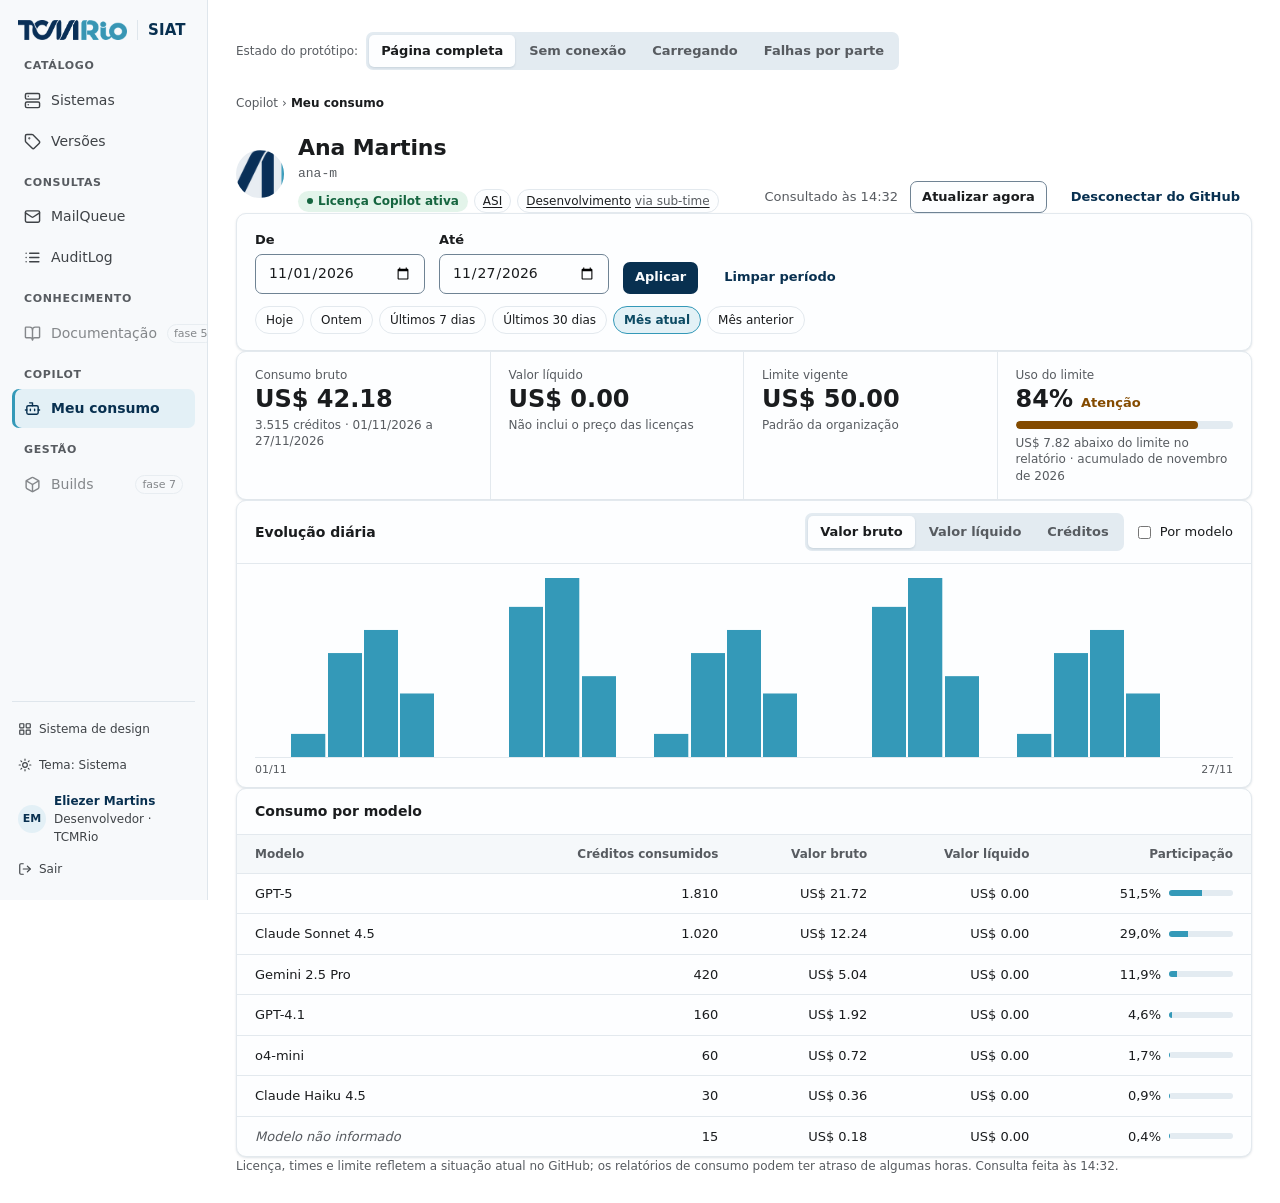
==== commit de71ce48: "feat: Copilot › Meu consumo no menu e melhorias da evolução diária O grupo Gestão do menu e da págin" ====
--- a/design/copilot.html
+++ b/design/copilot.html
@@ -7,7 +7,7 @@
 <script>(function(){var t='system';try{t=localStorage.getItem('siat-tema')||t}catch(e){}document.documentElement.dataset.theme=t==='dark'||(t==='system'&&matchMedia('(prefers-color-scheme: dark)').matches)?'dark':'light'})()</script>
 <link rel="stylesheet" href="siat.css">
 <style>
-  /* Contrato visual da Gestão › Copilot › Meu consumo (specs/005-copilot-meu-consumo, contracts/rotas-ui.md), a partir
+  /* Contrato visual da página Copilot › Meu consumo (specs/005-copilot-meu-consumo, contracts/rotas-ui.md), a partir
      do user-detail.tsx e do usage-evolution.tsx do gestao-copilot. Os estilos abaixo vão iguais para o siat.css. */
   .trilha ol { display: flex; flex-wrap: wrap; gap: 4px; list-style: none; padding: 0; margin: 0 0 6px; font-size: 12px; color: var(--color-muted); }
   .trilha li + li::before { content: "›"; margin-right: 4px; }
@@ -106,8 +106,7 @@
 
     <nav class="trilha" aria-label="Trilha de navegação">
       <ol>
-        <li>Gestão</li>
-        <li><a href="copilot.html">Copilot</a></li>
+        <li>Copilot</li>
         <li><span aria-current="page">Meu consumo</span></li>
       </ol>
     </nav>
